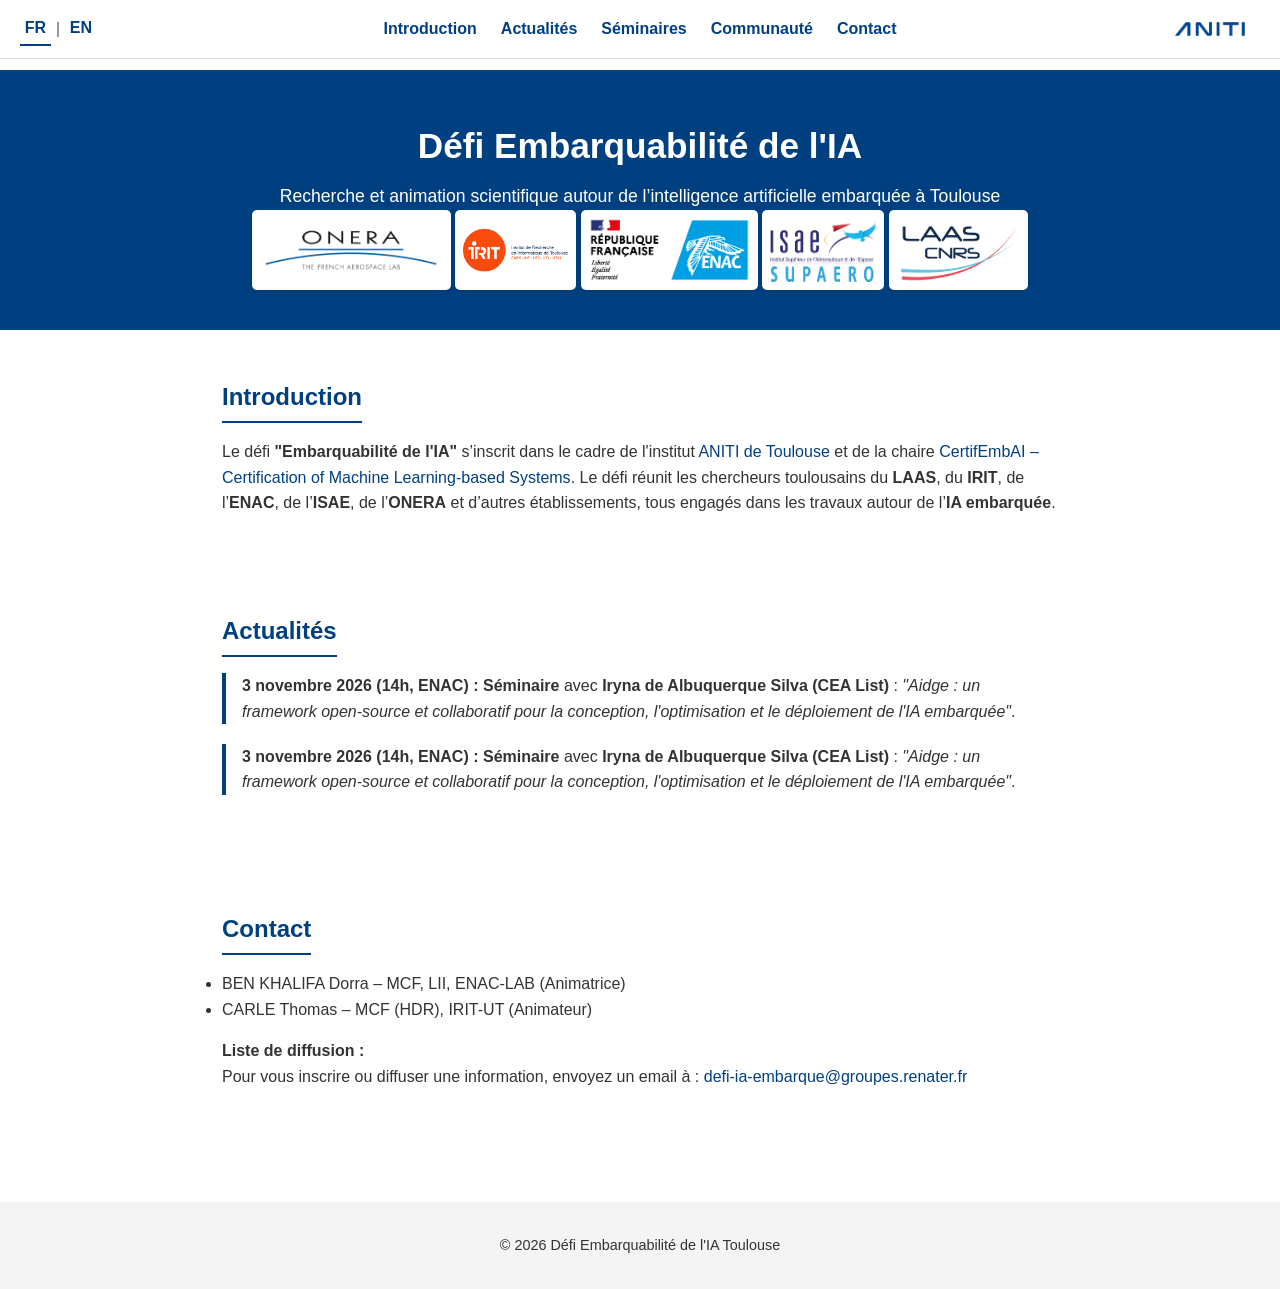
==== index.html @ ff9b8f2e "Update index.html" ====
<!DOCTYPE html>
<html lang="fr">
<head>
<meta charset="UTF-8">
<meta name="viewport" content="width=device-width, initial-scale=1.0">
<title>Défi IA Embarquée Toulouse</title>
<link rel="stylesheet" href="style.css">
</head>

<body>

<nav>
    <div class="nav-container">

        <div class="lang-switch" role="group" aria-label="Langue / Language">
            <button type="button" data-lang="fr" aria-pressed="true">FR</button>
            <span aria-hidden="true">|</span>
            <button type="button" data-lang="en" aria-pressed="false">EN</button>
        </div>

        <ul>
            <li><a href="#intro" data-i18n="nav.intro">Introduction</a></li>
            <li><a href="#news" data-i18n="nav.news">Actualités</a></li>
            <li><a href="seminaires.html" data-i18n="nav.seminars">Séminaires</a></li>
            <li><a href="communaute.html" data-i18n="nav.community">Communauté</a></li>
            <li><a href="#contact" data-i18n="nav.contact">Contact</a></li>
        </ul>

        <img src="images/aniti.png" alt="ANITI" class="nav-logo">
    </div>
</nav>

<header>
    <h1 data-i18n="header.title">Défi Embarquabilité de l'IA</h1>
    <p data-i18n="header.subtitle">Recherche et animation scientifique autour de l’intelligence artificielle embarquée à Toulouse</p>

    <div class="logos">
        <img src="images/onera.png" alt="ONERA">
        <img src="images/irit.png" alt="IRIT">
        <img src="images/enac.jpeg" alt="ENAC">
        <img src="images/isae.jpg" alt="ISAE-SUPAERO">
        <img src="images/laas.png" alt="LAAS-CNRS">
    </div>
</header>

<section id="intro">
    <h2 data-i18n="intro.title">Introduction</h2>
    <p data-i18n-html="intro.text">
        Le défi <strong>"Embarquabilité de l'IA"</strong> s’inscrit dans le cadre de l'institut
        <a href="https://aniti.univ-toulouse.fr" target="_blank">ANITI de Toulouse</a>
        et de la chaire
        <a href="https://aniti.univ-toulouse.fr/fr_fr/embeddability-and-safety-assurance-of-ml-based-systems-under-certification" target="_blank">CertifEmbAI – Certification of Machine Learning-based Systems</a>.
        Le défi réunit les chercheurs toulousains du <strong>LAAS</strong>, du <strong>IRIT</strong>,
        de l’<strong>ENAC</strong>, de l’<strong>ISAE</strong>, de l’<strong>ONERA</strong> et d’autres établissements,
        tous engagés dans les travaux autour de l’<strong>IA embarquée</strong>.
    </p>
</section>

<section id="news">
    <h2 data-i18n="news.title">Actualités</h2>
 <div class="news-item" data-i18n-html="news.1">
        <strong>30 novembre 2026 (14h, ENAC) :</strong>
        <strong>Séminaire</strong> avec
        <strong>Orégane Desrentes (Inria - LMF)</strong> :
        <em>"Tutorial on the FloPoCo generator"</em>.
    </div>
    <div class="news-item" data-i18n-html="news.1">
        <strong>3 novembre 2026 (14h, ENAC) :</strong>
        <strong>Séminaire</strong> avec
        <strong>Iryna de Albuquerque Silva (CEA List)</strong> :
        <em>"Aidge : un framework open-source et collaboratif pour la conception,
        l'optimisation et le déploiement de l'IA embarquée"</em>.
    </div>

</section>

<section id="contact">
    <h2 data-i18n="contact.title">Contact</h2>

    <ul>
        <li>BEN KHALIFA Dorra – <span data-i18n="role.mcf">MCF</span>, LII, ENAC-LAB <span data-i18n="role.animatrice">(Animatrice)</span></li>
        <li>CARLE Thomas – <span data-i18n="role.mcfhdr">MCF (HDR)</span>, IRIT-UT <span data-i18n="role.animateur">(Animateur)</span></li>
    </ul>

    <p data-i18n-html="contact.text" style="margin-top: 1rem;">
        <strong>Liste de diffusion :</strong><br>
        Pour vous inscrire ou diffuser une information, envoyez un email à :
        <a href="mailto:defi-ia-embarque@groupes.renater.fr">defi-ia-embarque@groupes.renater.fr</a>
    </p>
</section>

<footer>
    <p data-i18n="footer.text">&copy; 2026 Défi Embarquabilité de l'IA Toulouse</p>
</footer>

<script src="i18n.js"></script>
</body>
</html>
---- style.css ----
/* Reset */
* { margin: 0; padding: 0; box-sizing: border-box; }

body {
    font-family: "Helvetica Neue", Helvetica, Arial, sans-serif;
    line-height: 1.6;
    color: #333;
    padding-top: 70px; /* IMPORTANT pour nav fixe */
}

a { color: #004080; text-decoration: none; }
a:hover { text-decoration: underline; }

/* NAVBAR */
nav {
    position: fixed;
    top: 0;
    width: 100%;
    background: #fff;
    border-bottom: 1px solid #ddd;
    z-index: 1000;
}

.nav-container {
    display: flex;
    justify-content: center;
    align-items: center;
    position: relative;
    padding: 1rem;
}

nav ul { list-style: none; display: flex; gap: 1.5rem; }
nav li { font-weight: bold; }
nav a[aria-current="page"] { border-bottom: 2px solid #004080; }

.nav-logo { position: absolute; right: 20px; height: 40px; }

/* SÉLECTEUR DE LANGUE */
.lang-switch {
    position: absolute;
    left: 20px;
    display: flex;
    align-items: center;
    gap: 0.3rem;
    font-weight: bold;
    color: #999;
}

.lang-switch button {
    background: none;
    border: none;
    font: inherit;
    font-weight: bold;
    color: #004080;
    cursor: pointer;
    padding: 0.2rem 0.3rem;
    border-bottom: 2px solid transparent;
}

.lang-switch button:hover { text-decoration: underline; }

.lang-switch button[aria-pressed="true"] {
    border-bottom-color: #004080;
    cursor: default;
    text-decoration: none;
}

.lang-switch button:focus-visible { outline: 2px solid #004080; outline-offset: 2px; }

/* LOGOS HEADER */
.logos img {
    max-height: 80px;
    width: auto;
    object-fit: contain;
    background: white;
    padding: 8px;
    border-radius: 5px;
    box-shadow: 0 2px 5px rgba(0,0,0,0.1);
    transition: transform 0.3s;
}
.logos img:hover { transform: scale(1.1); }

/* HEADER */
header {
    background: #004080;
    color: white;
    text-align: center;
    padding: 3rem 1rem 2rem 1rem;
}
header h1 { font-size: 2.2rem; margin-bottom: 0.5rem; }
header p { font-size: 1.1rem; }

/* SECTIONS */
section { padding: 3rem 2rem; max-width: 900px; margin: auto; }

h2 {
    color: #004080;
    border-bottom: 2px solid #004080;
    display: inline-block;
    margin-bottom: 1rem;
    padding-bottom: 0.3rem;
}

.news-item { margin-bottom: 1.2rem; padding-left: 1rem; border-left: 4px solid #004080; }

/* CARTES (doctorants, publications, projets) */
.cards { display: grid; gap: 1rem; grid-template-columns: repeat(auto-fit, minmax(260px, 1fr)); }

.card {
    border: 1px solid #ddd;
    border-top: 4px solid #004080;
    border-radius: 5px;
    padding: 1rem 1.2rem;
    background: #fff;
    box-shadow: 0 2px 5px rgba(0,0,0,0.05);
}
.card h3 { color: #004080; font-size: 1.1rem; margin-bottom: 0.2rem; }
.card .meta { font-size: 0.9rem; color: #666; margin-bottom: 0.5rem; }

.pub-list { list-style: none; }
.pub-list li { margin-bottom: 1.2rem; padding-left: 1rem; border-left: 4px solid #004080; }
.pub-venue { color: #666; font-size: 0.95rem; }

/* FOOTER */
footer { text-align: center; padding: 2rem 1rem; background: #f4f4f4; margin-top: 4rem; font-size: 0.9rem; }

html { scroll-behavior: smooth; }

/* MOBILE */
@media (max-width: 800px) {
    body { padding-top: 110px; }
    .nav-container { flex-direction: column; gap: 0.5rem; }
    .lang-switch, .nav-logo { position: static; }
    .nav-logo { height: 30px; }
    nav ul { flex-wrap: wrap; justify-content: center; gap: 0.5rem 1rem; }
}
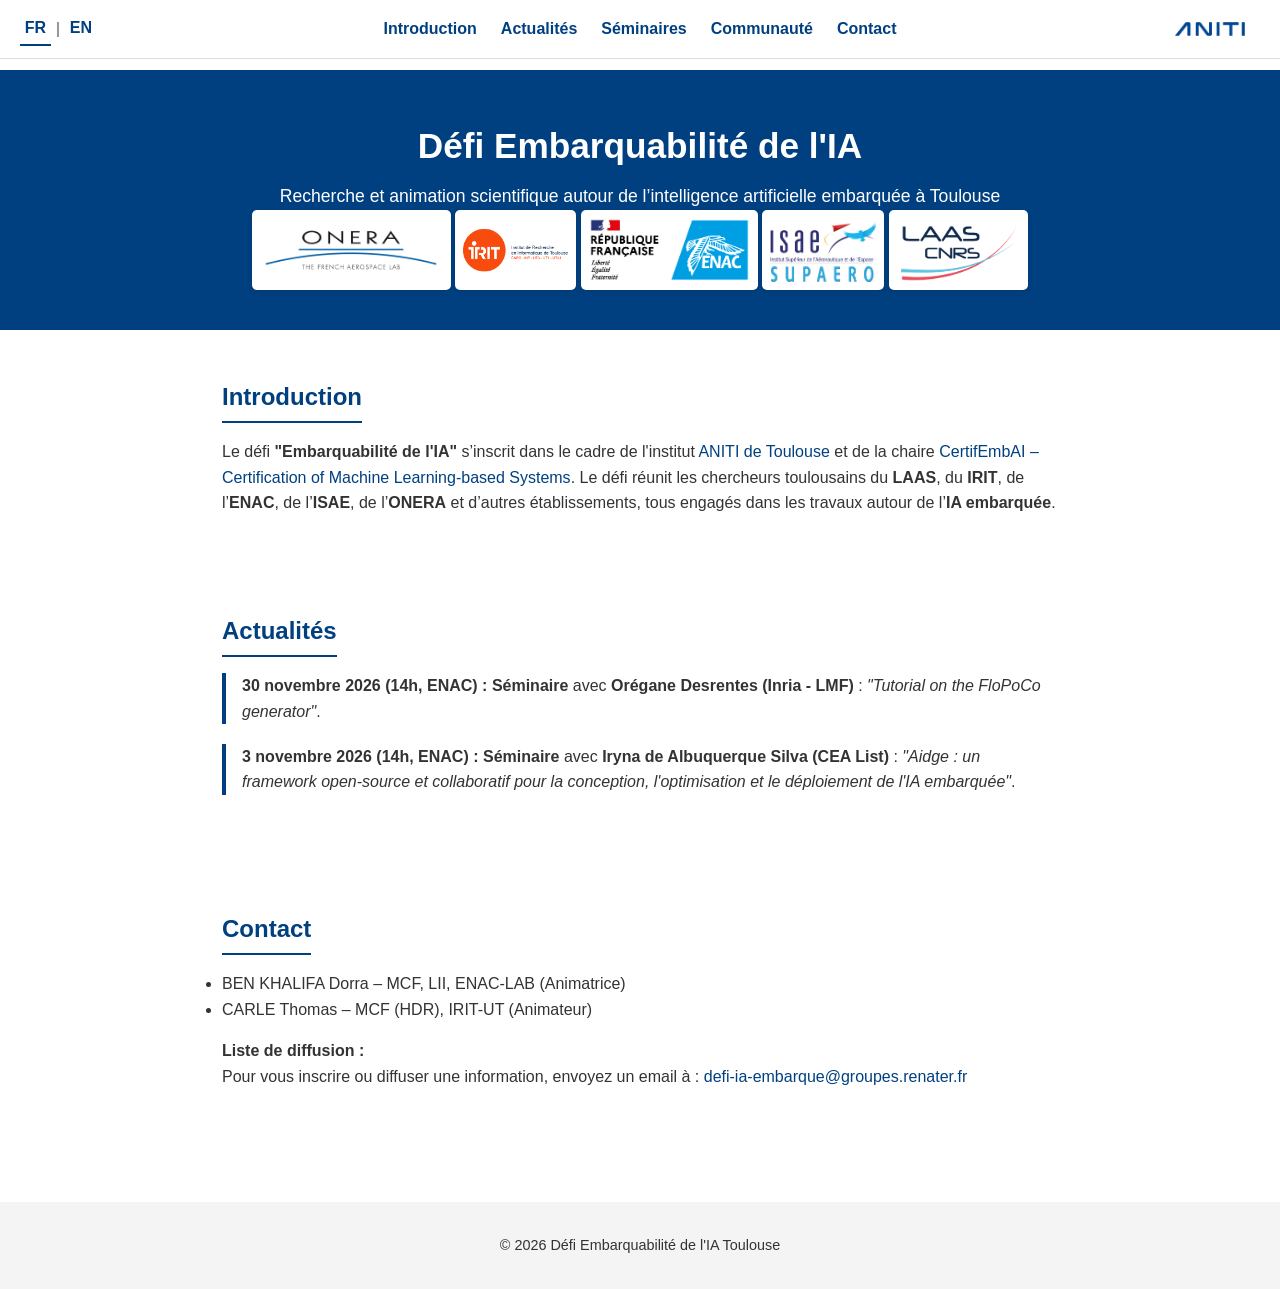
==== commit 7e82158b: "Update index.html" ====
--- a/index.html
+++ b/index.html
@@ -58,12 +58,12 @@
 
 <section id="news">
     <h2 data-i18n="news.title">Actualités</h2>
- <div class="news-item" data-i18n-html="news.1">
-        <strong>30 novembre 2026 (14h, ENAC) :</strong>
-        <strong>Séminaire</strong> avec
-        <strong>Orégane Desrentes (Inria - LMF)</strong> :
-        <em>"Tutorial on the FloPoCo generator"</em>.
-    </div>
+<div class="news-item" data-i18n-html="news.4">
+    <strong>30 novembre 2026 (14h, ENAC) :</strong>
+    <strong>Séminaire</strong> avec
+    <strong>Orégane Desrentes (Inria - LMF)</strong> :
+    <em>"Tutorial on the FloPoCo generator"</em>.
+</div>
     <div class="news-item" data-i18n-html="news.1">
         <strong>3 novembre 2026 (14h, ENAC) :</strong>
         <strong>Séminaire</strong> avec
--- a/style.css
+++ b/style.css
@@ -134,3 +134,40 @@
     .nav-logo { height: 30px; }
     nav ul { flex-wrap: wrap; justify-content: center; gap: 0.5rem 1rem; }
 }
+/* SÉMINAIRES */
+.seminar {
+    display: flex;
+    gap: 1.2rem;
+    align-items: flex-start;
+    padding: 1rem 1.2rem;
+    margin-bottom: 1rem;
+    border: 1px solid #ddd;
+    border-radius: 5px;
+    background: #fff;
+    box-shadow: 0 2px 5px rgba(0,0,0,0.05);
+}
+
+.seminar.upcoming { border-left: 4px solid #004080; background: #f4f8fd; }
+
+.date-badge {
+    flex: 0 0 72px;
+    text-align: center;
+    background: #004080;
+    color: #fff;
+    border-radius: 5px;
+    padding: 0.5rem 0.2rem;
+    line-height: 1.1;
+}
+.date-badge .day { display: block; font-size: 1.7rem; font-weight: bold; }
+.date-badge .month { display: block; font-size: 0.75rem; text-transform: uppercase; }
+
+.seminar-body h3 { color: #004080; font-size: 1.05rem; margin-bottom: 0.2rem; }
+.seminar-meta { font-size: 0.9rem; color: #666; }
+.seminar-talks { margin: 0.6rem 0 0 1.2rem; }
+.seminar-talks li { margin-bottom: 0.5rem; }
+.resources { margin-top: 0.6rem; font-size: 0.95rem; }
+
+@media (max-width: 800px) {
+    .seminar { flex-direction: column; gap: 0.6rem; }
+    .date-badge { flex: none; align-self: flex-start; padding: 0.4rem 0.8rem; }
+}
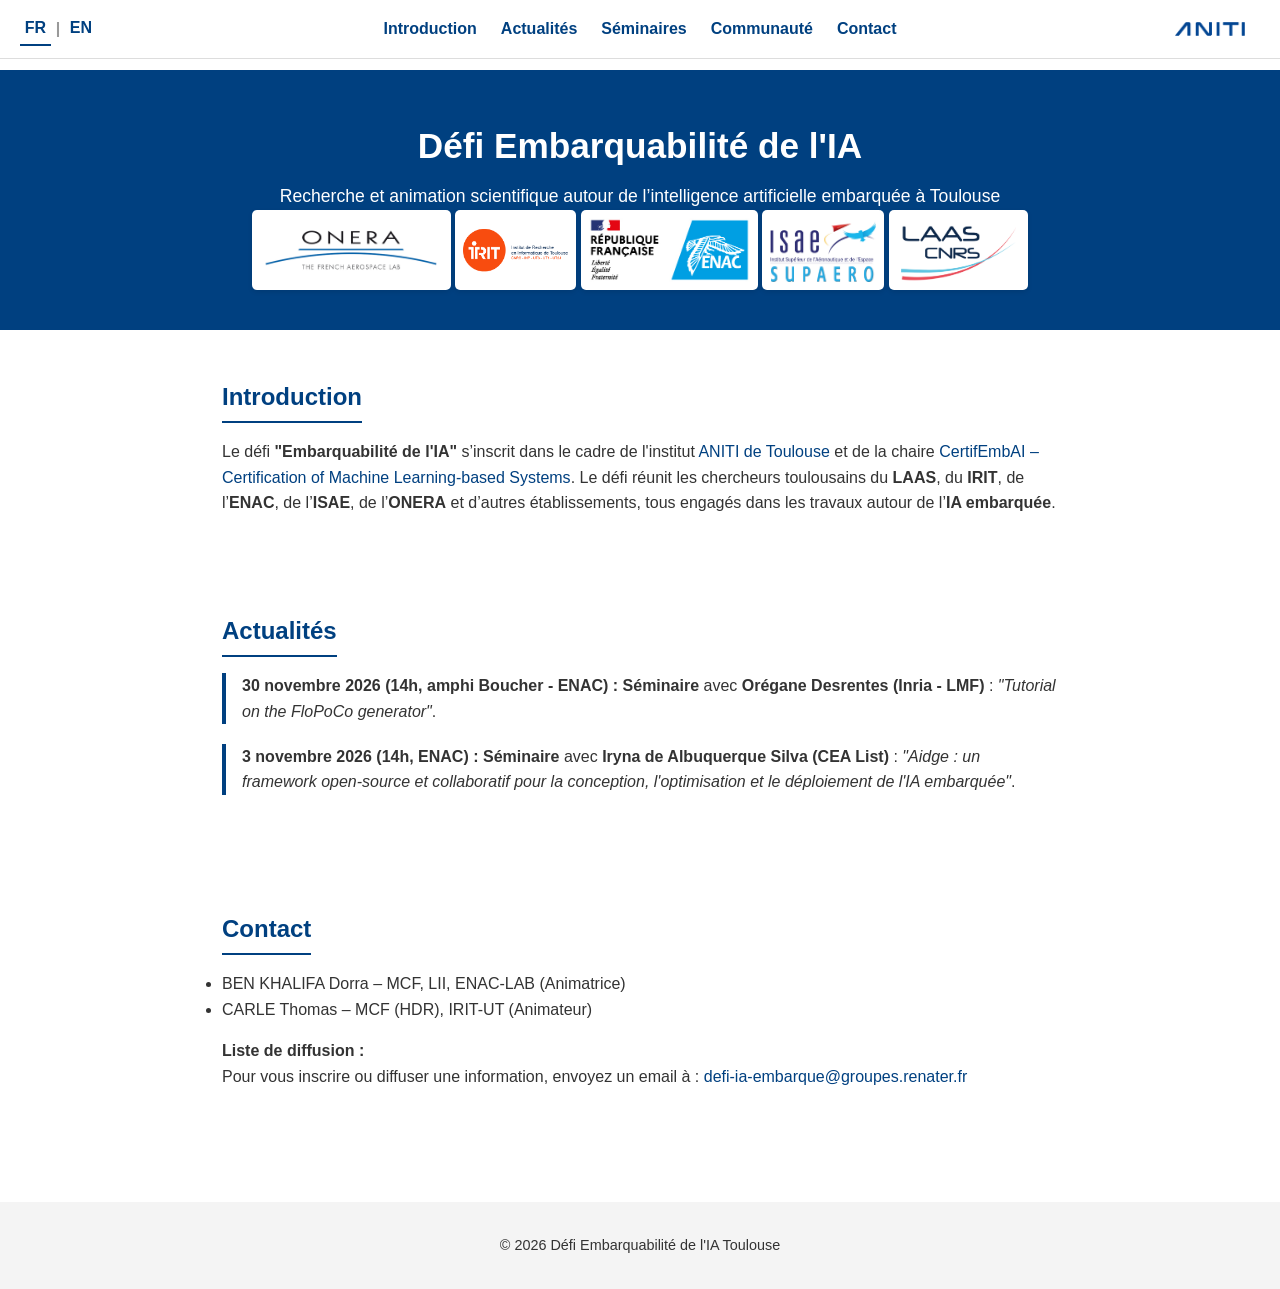
==== commit 0c29b4cc: "Update index.html" ====
--- a/index.html
+++ b/index.html
@@ -59,13 +59,13 @@
 <section id="news">
     <h2 data-i18n="news.title">Actualités</h2>
 <div class="news-item" data-i18n-html="news.4">
-    <strong>30 novembre 2026 (14h, ENAC) :</strong>
+    <strong>30 novembre 2026 (14h, amphi Boucher - ENAC) :</strong>
     <strong>Séminaire</strong> avec
     <strong>Orégane Desrentes (Inria - LMF)</strong> :
     <em>"Tutorial on the FloPoCo generator"</em>.
 </div>
     <div class="news-item" data-i18n-html="news.1">
-        <strong>3 novembre 2026 (14h, ENAC) :</strong>
+        <strong>3 novembre 2026 (14h, amphi Boucher - ENAC) :</strong>
         <strong>Séminaire</strong> avec
         <strong>Iryna de Albuquerque Silva (CEA List)</strong> :
         <em>"Aidge : un framework open-source et collaboratif pour la conception,
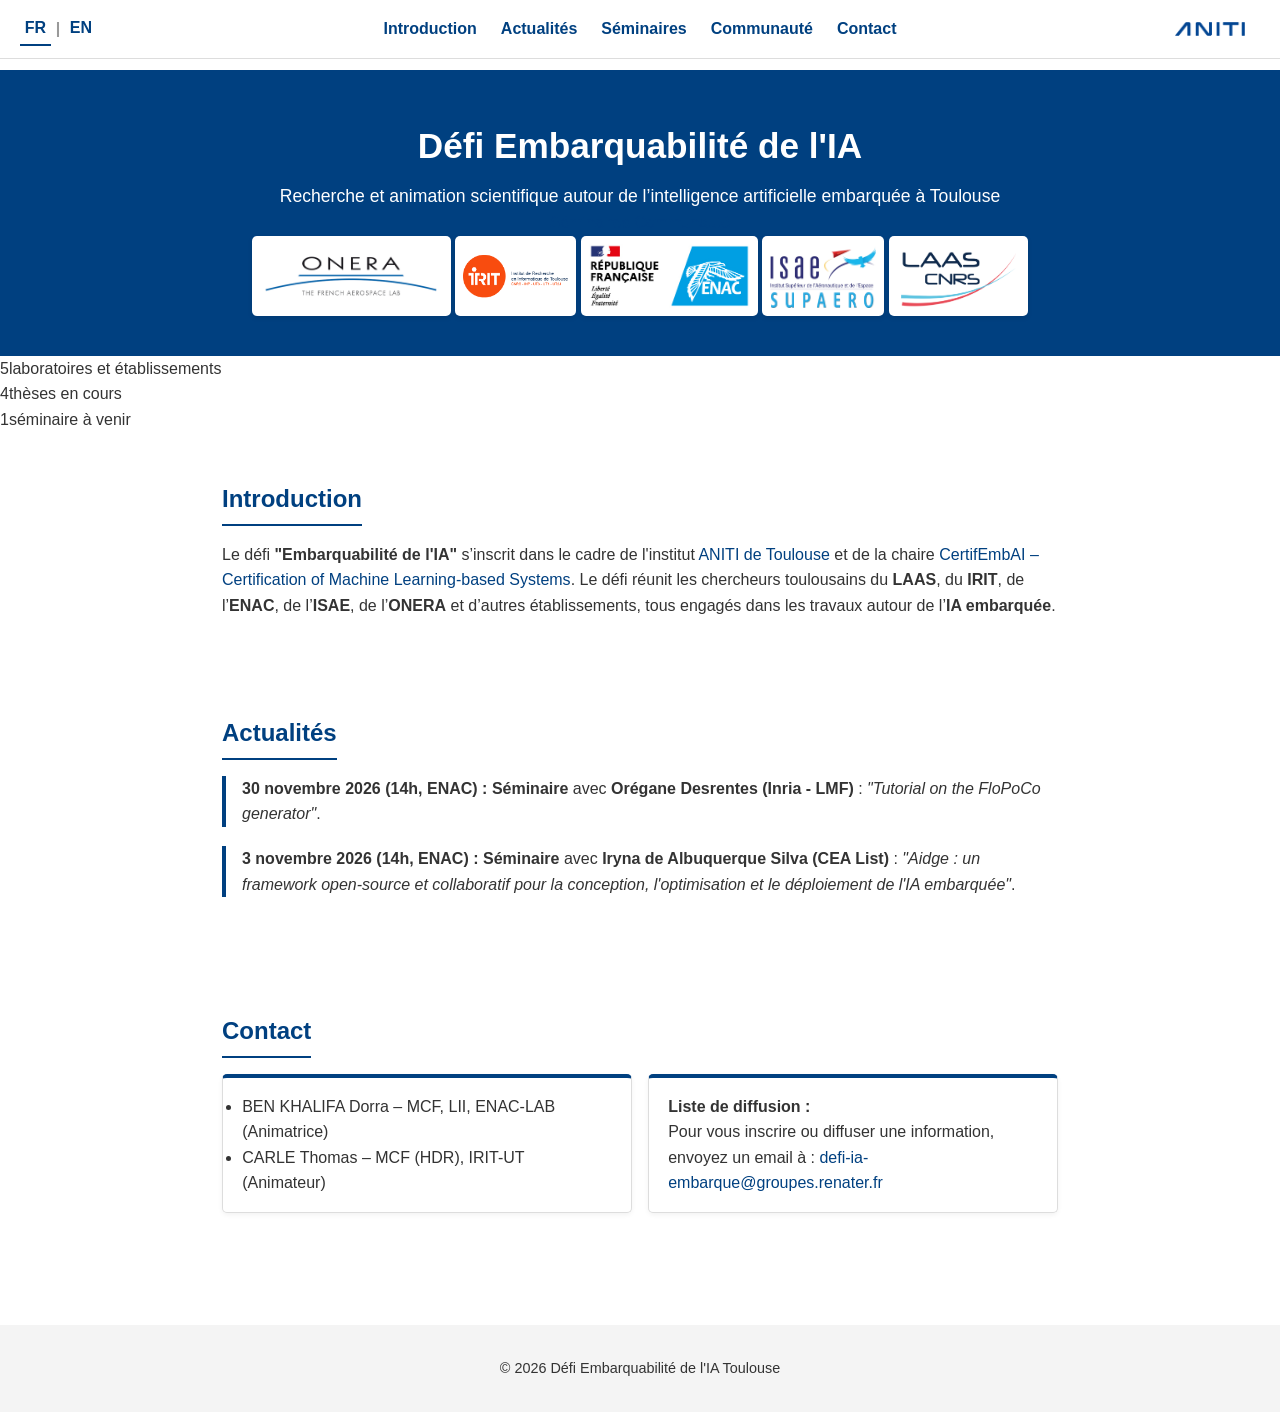
==== commit 605baa1d: "Update index.html" ====
--- a/index.html
+++ b/index.html
@@ -30,9 +30,14 @@
     </div>
 </nav>
 
-<header>
+<header class="hero">
     <h1 data-i18n="header.title">Défi Embarquabilité de l'IA</h1>
     <p data-i18n="header.subtitle">Recherche et animation scientifique autour de l’intelligence artificielle embarquée à Toulouse</p>
+
+    <div class="hero-actions">
+        <a class="btn btn-primary" href="seminaires.html" data-i18n="nav.seminars">Séminaires</a>
+        <a class="btn btn-outline" href="communaute.html" data-i18n="nav.community">Communauté</a>
+    </div>
 
     <div class="logos">
         <img src="images/onera.png" alt="ONERA">
@@ -43,9 +48,15 @@
     </div>
 </header>
 
+<div class="stats">
+    <div class="stat"><span class="stat-num">5</span><span class="stat-label" data-i18n="stats.labs">laboratoires et établissements</span></div>
+    <div class="stat"><span class="stat-num">4</span><span class="stat-label" data-i18n="stats.phd">thèses en cours</span></div>
+    <div class="stat"><span class="stat-num">1</span><span class="stat-label" data-i18n="stats.seminar">séminaire à venir</span></div>
+</div>
+
 <section id="intro">
     <h2 data-i18n="intro.title">Introduction</h2>
-    <p data-i18n-html="intro.text">
+    <p class="lead" data-i18n-html="intro.text">
         Le défi <strong>"Embarquabilité de l'IA"</strong> s’inscrit dans le cadre de l'institut
         <a href="https://aniti.univ-toulouse.fr" target="_blank">ANITI de Toulouse</a>
         et de la chaire
@@ -58,35 +69,42 @@
 
 <section id="news">
     <h2 data-i18n="news.title">Actualités</h2>
-<div class="news-item" data-i18n-html="news.4">
-    <strong>30 novembre 2026 (14h, amphi Boucher - ENAC) :</strong>
-    <strong>Séminaire</strong> avec
-    <strong>Orégane Desrentes (Inria - LMF)</strong> :
-    <em>"Tutorial on the FloPoCo generator"</em>.
-</div>
+
+    <div class="news-item" data-i18n-html="news.4">
+        <strong>30 novembre 2026 (14h, ENAC) :</strong>
+        <strong>Séminaire</strong> avec
+        <strong>Orégane Desrentes (Inria - LMF)</strong> :
+        <em>"Tutorial on the FloPoCo generator"</em>.
+    </div>
+
     <div class="news-item" data-i18n-html="news.1">
-        <strong>3 novembre 2026 (14h, amphi Boucher - ENAC) :</strong>
+        <strong>3 novembre 2026 (14h, ENAC) :</strong>
         <strong>Séminaire</strong> avec
         <strong>Iryna de Albuquerque Silva (CEA List)</strong> :
         <em>"Aidge : un framework open-source et collaboratif pour la conception,
         l'optimisation et le déploiement de l'IA embarquée"</em>.
     </div>
-
 </section>
 
 <section id="contact">
     <h2 data-i18n="contact.title">Contact</h2>
 
-    <ul>
-        <li>BEN KHALIFA Dorra – <span data-i18n="role.mcf">MCF</span>, LII, ENAC-LAB <span data-i18n="role.animatrice">(Animatrice)</span></li>
-        <li>CARLE Thomas – <span data-i18n="role.mcfhdr">MCF (HDR)</span>, IRIT-UT <span data-i18n="role.animateur">(Animateur)</span></li>
-    </ul>
+    <div class="cards">
+        <article class="card">
+            <ul class="people">
+                <li>BEN KHALIFA Dorra – <span data-i18n="role.mcf">MCF</span>, LII, ENAC-LAB <span data-i18n="role.animatrice">(Animatrice)</span></li>
+                <li>CARLE Thomas – <span data-i18n="role.mcfhdr">MCF (HDR)</span>, IRIT-UT <span data-i18n="role.animateur">(Animateur)</span></li>
+            </ul>
+        </article>
 
-    <p data-i18n-html="contact.text" style="margin-top: 1rem;">
-        <strong>Liste de diffusion :</strong><br>
-        Pour vous inscrire ou diffuser une information, envoyez un email à :
-        <a href="mailto:defi-ia-embarque@groupes.renater.fr">defi-ia-embarque@groupes.renater.fr</a>
-    </p>
+        <article class="card">
+            <p data-i18n-html="contact.text">
+                <strong>Liste de diffusion :</strong><br>
+                Pour vous inscrire ou diffuser une information, envoyez un email à :
+                <a href="mailto:defi-ia-embarque@groupes.renater.fr">defi-ia-embarque@groupes.renater.fr</a>
+            </p>
+        </article>
+    </div>
 </section>
 
 <footer>
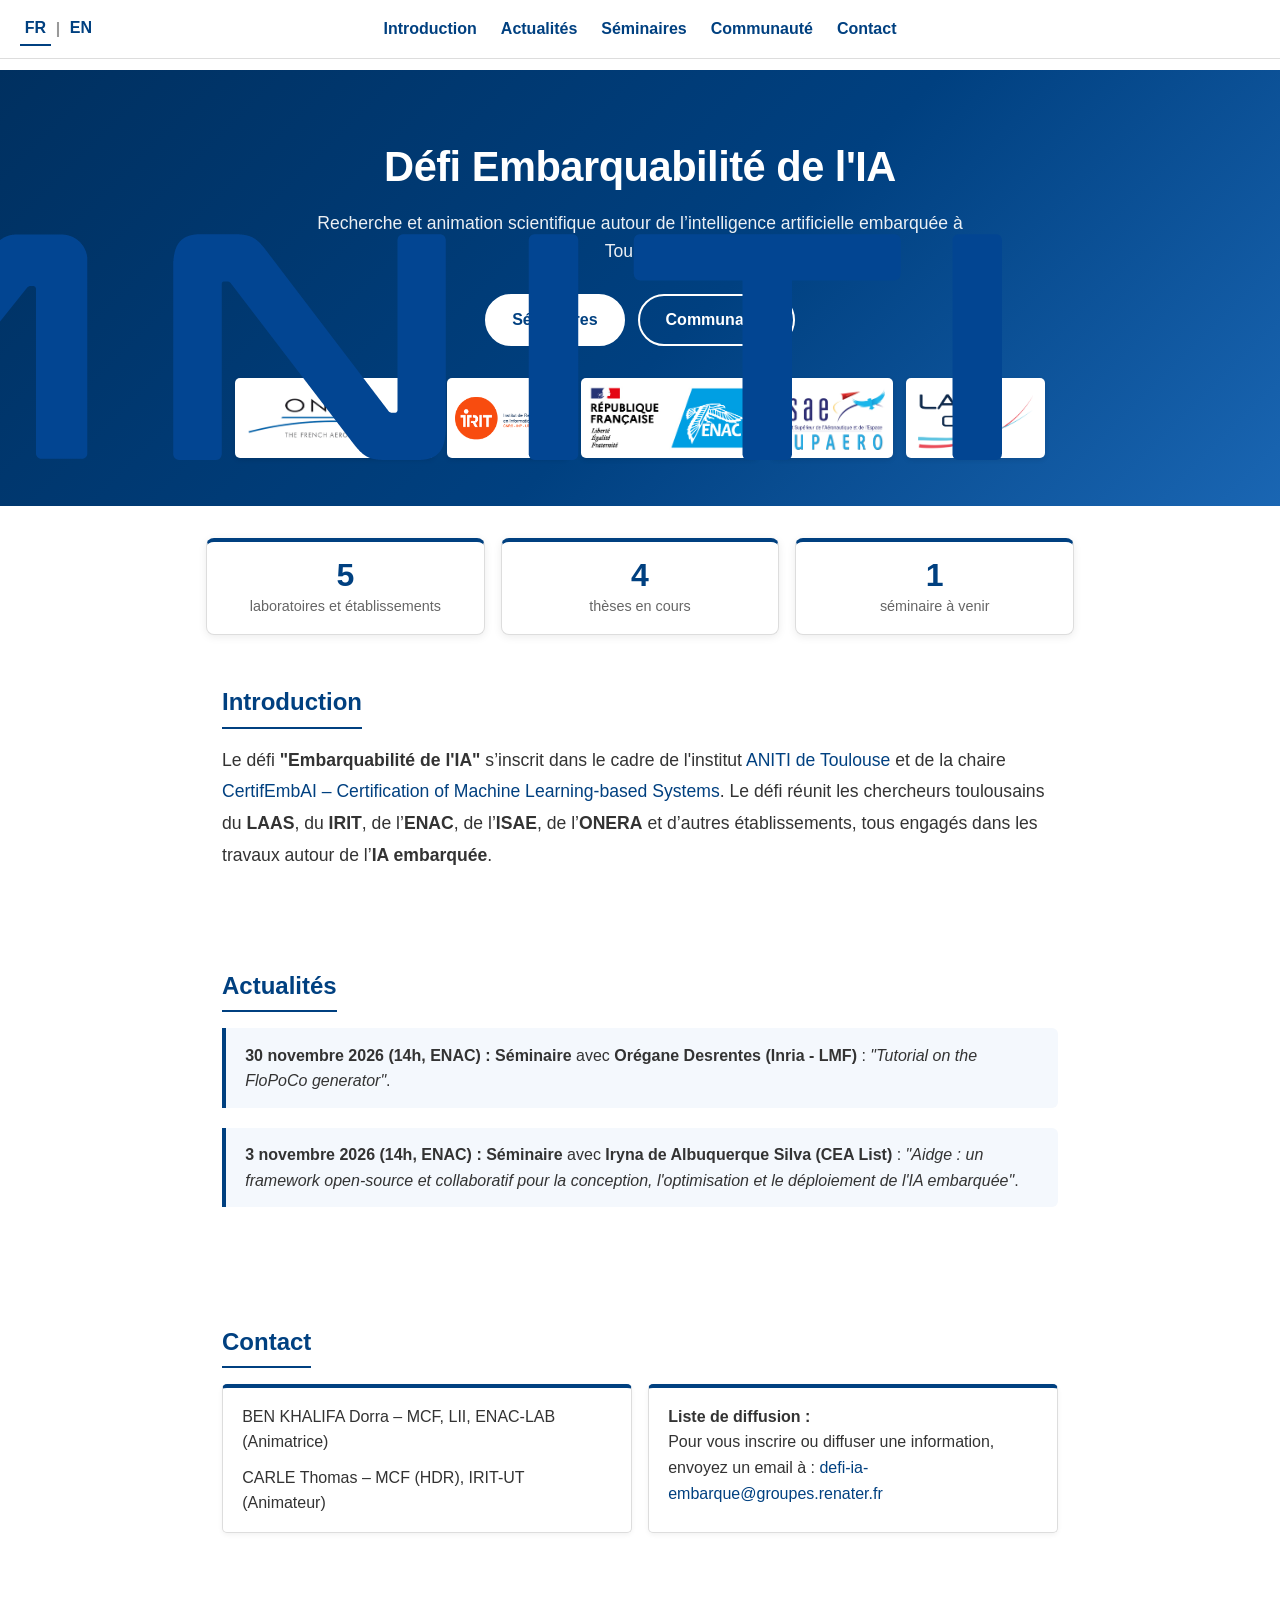
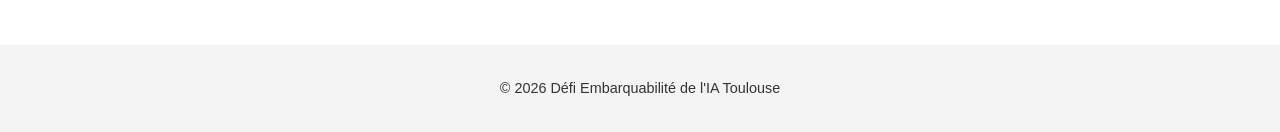
==== commit 03875c94: "Update index.html" ====
--- a/index.html
+++ b/index.html
@@ -26,8 +26,9 @@
             <li><a href="#contact" data-i18n="nav.contact">Contact</a></li>
         </ul>
 
-        <img src="images/aniti.png" alt="ANITI" class="nav-logo">
-    </div>
+<a href="https://aniti.univ-toulouse.fr/en/" target="_blank" rel="noopener" class="nav-logo">
+    <img src="images/aniti.png" alt="ANITI">
+</a>    </div>
 </nav>
 
 <header class="hero">
--- a/style.css
+++ b/style.css
@@ -171,3 +171,71 @@
     .seminar { flex-direction: column; gap: 0.6rem; }
     .date-badge { flex: none; align-self: flex-start; padding: 0.4rem 0.8rem; }
 }
+
+/* ACCUEIL MODERNE */
+.hero {
+    background: linear-gradient(135deg, #003060 0%, #004080 55%, #1a66b3 100%);
+    padding: 4rem 1rem 3rem 1rem;
+}
+.hero h1 { font-size: 2.6rem; letter-spacing: -0.5px; }
+.hero > p { max-width: 700px; margin: 0.5rem auto 0; opacity: 0.92; }
+
+.hero-actions { display: flex; gap: 0.8rem; justify-content: center; flex-wrap: wrap; margin: 1.8rem 0 2rem; }
+
+.btn {
+    display: inline-block;
+    padding: 0.7rem 1.6rem;
+    border-radius: 999px;
+    font-weight: bold;
+    border: 2px solid #fff;
+    transition: transform 0.2s, background 0.2s;
+}
+.btn:hover { text-decoration: none; transform: translateY(-2px); }
+.btn-primary { background: #fff; color: #004080; }
+.btn-outline { background: transparent; color: #fff; }
+.btn-outline:hover { background: rgba(255,255,255,0.15); }
+
+.hero .logos { display: flex; flex-wrap: wrap; gap: 0.8rem; justify-content: center; }
+
+/* CHIFFRES CLÉS */
+.stats {
+    display: flex;
+    justify-content: center;
+    gap: 1rem;
+    flex-wrap: wrap;
+    max-width: 900px;
+    margin: 2rem auto 0;
+    padding: 0 1rem;
+}
+.stat {
+    flex: 1 1 200px;
+    background: #fff;
+    border: 1px solid #ddd;
+    border-top: 4px solid #004080;
+    border-radius: 8px;
+    box-shadow: 0 2px 8px rgba(0,0,0,0.08);
+    padding: 1rem;
+    text-align: center;
+}
+.stat-num { display: block; font-size: 2rem; font-weight: bold; color: #004080; line-height: 1.1; }
+.stat-label { font-size: 0.9rem; color: #666; }
+
+/* TEXTE & ACTUALITÉS */
+.lead { font-size: 1.1rem; line-height: 1.8; }
+
+.news-item {
+    background: #f4f8fd;
+    border-radius: 0 6px 6px 0;
+    padding: 0.9rem 1.2rem;
+    transition: transform 0.2s, box-shadow 0.2s;
+}
+.news-item:hover { transform: translateX(4px); box-shadow: 0 2px 8px rgba(0,0,0,0.08); }
+
+/* CONTACT */
+.people { list-style: none; }
+.people li { margin-bottom: 0.6rem; }
+.people li:last-child { margin-bottom: 0; }
+
+@media (max-width: 800px) {
+    .hero h1 { font-size: 2rem; }
+}
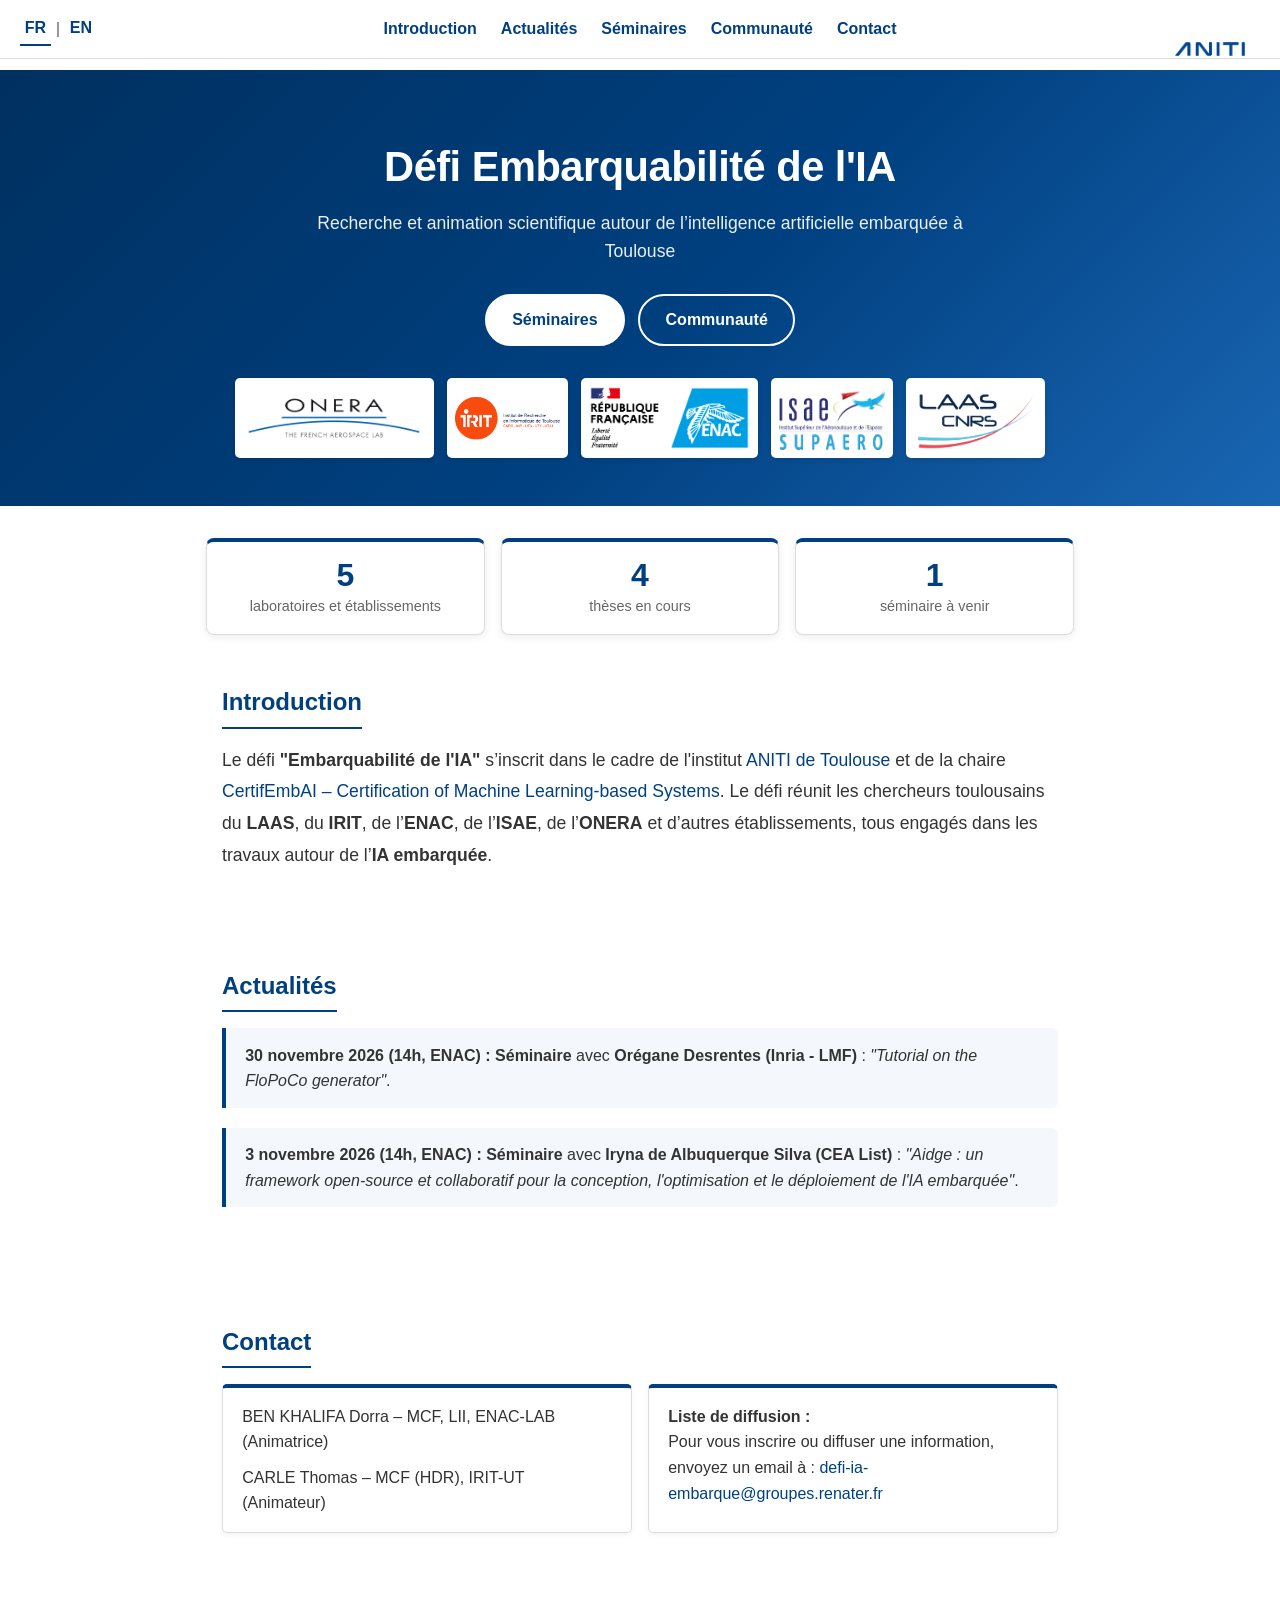
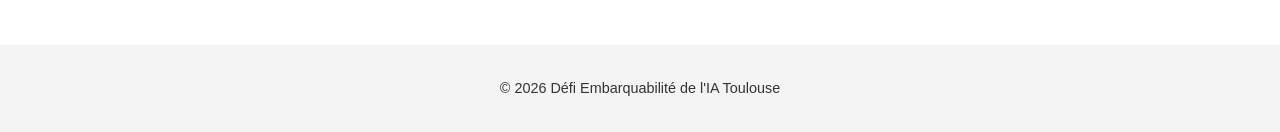
==== commit d1e88e8e: "Update index.html" ====
--- a/index.html
+++ b/index.html
@@ -26,9 +26,9 @@
             <li><a href="#contact" data-i18n="nav.contact">Contact</a></li>
         </ul>
 
-<a href="https://aniti.univ-toulouse.fr/en/" target="_blank" rel="noopener" class="nav-logo">
-    <img src="images/aniti.png" alt="ANITI">
-</a>    </div>
+<a href="https://aniti.univ-toulouse.fr/en/" target="_blank" rel="noopener">
+    <img src="images/aniti.png" alt="ANITI" class="nav-logo">
+</a>  </div>
 </nav>
 
 <header class="hero">
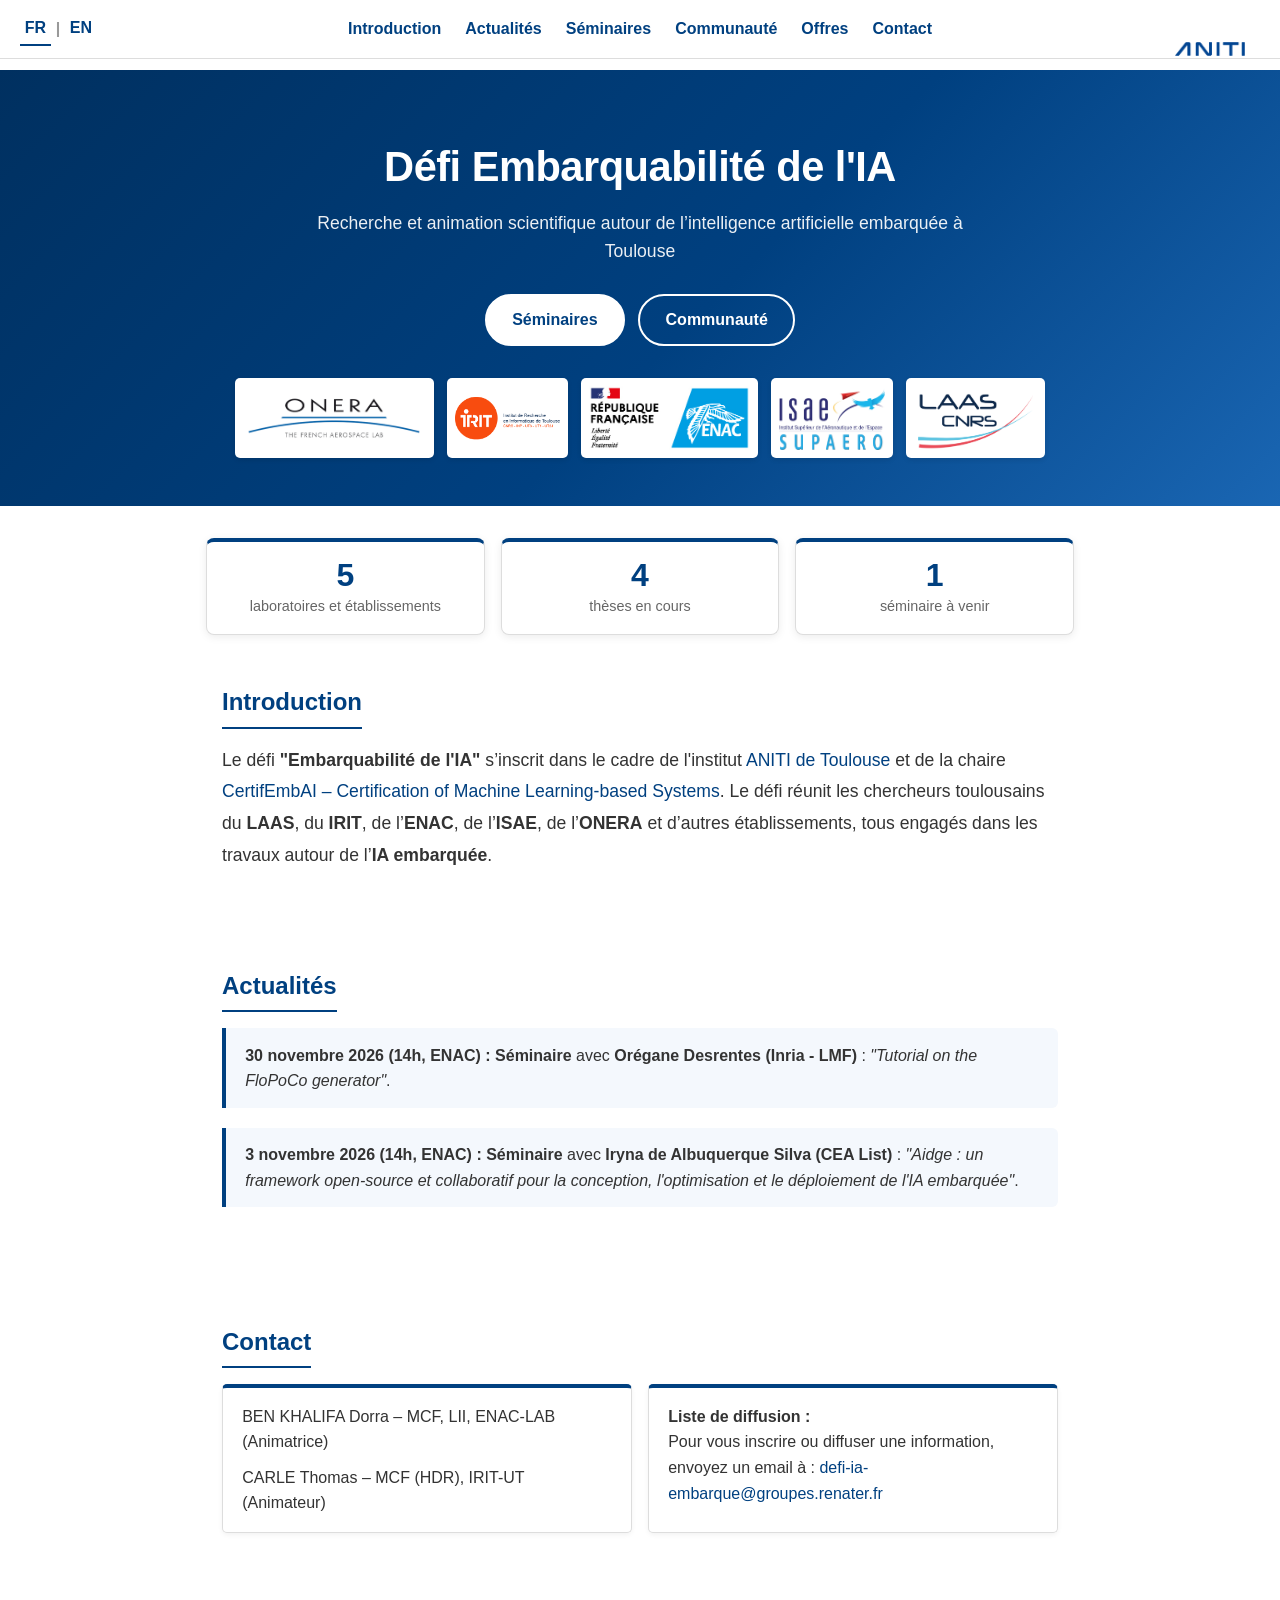
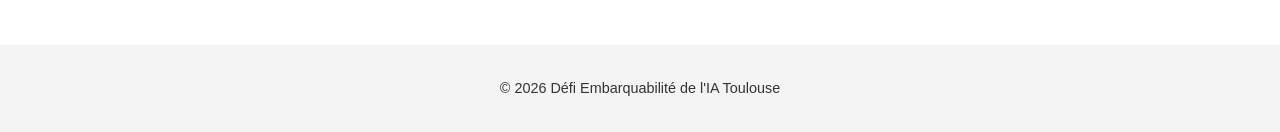
==== commit f57a4eef: "Update index.html" ====
--- a/index.html
+++ b/index.html
@@ -23,6 +23,7 @@
             <li><a href="#news" data-i18n="nav.news">Actualités</a></li>
             <li><a href="seminaires.html" data-i18n="nav.seminars">Séminaires</a></li>
             <li><a href="communaute.html" data-i18n="nav.community">Communauté</a></li>
+            <li><a href="offers.html" data-i18n="nav.offers">Offres</a></li>
             <li><a href="#contact" data-i18n="nav.contact">Contact</a></li>
         </ul>
 
--- a/style.css
+++ b/style.css
@@ -239,3 +239,16 @@
 @media (max-width: 800px) {
     .hero h1 { font-size: 2rem; }
 }
+/* OFFRES */
+.offer { margin-bottom: 1rem; }
+.tag {
+    display: inline-block;
+    background: #004080;
+    color: #fff;
+    font-size: 0.75rem;
+    font-weight: bold;
+    padding: 0.15rem 0.7rem;
+    border-radius: 999px;
+    margin-bottom: 0.5rem;
+}
+.empty { color: #666; font-style: italic; }
